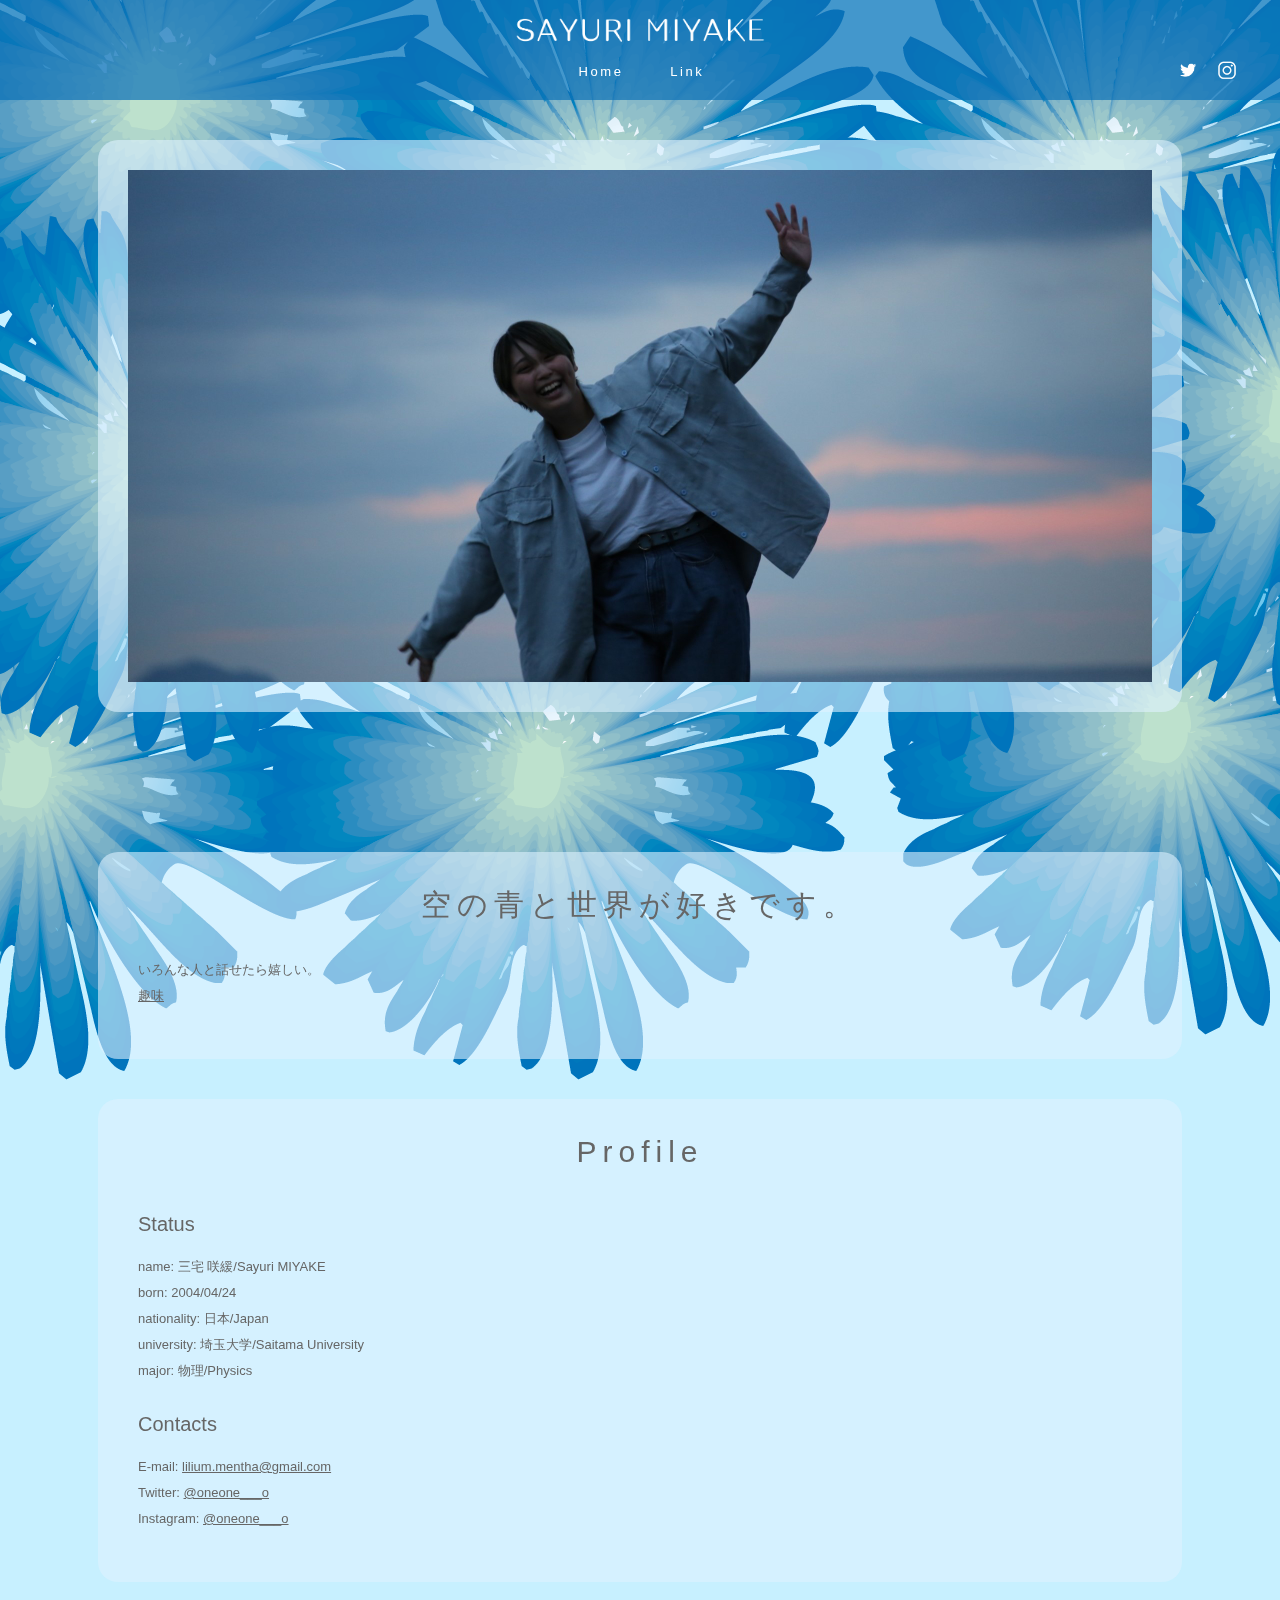
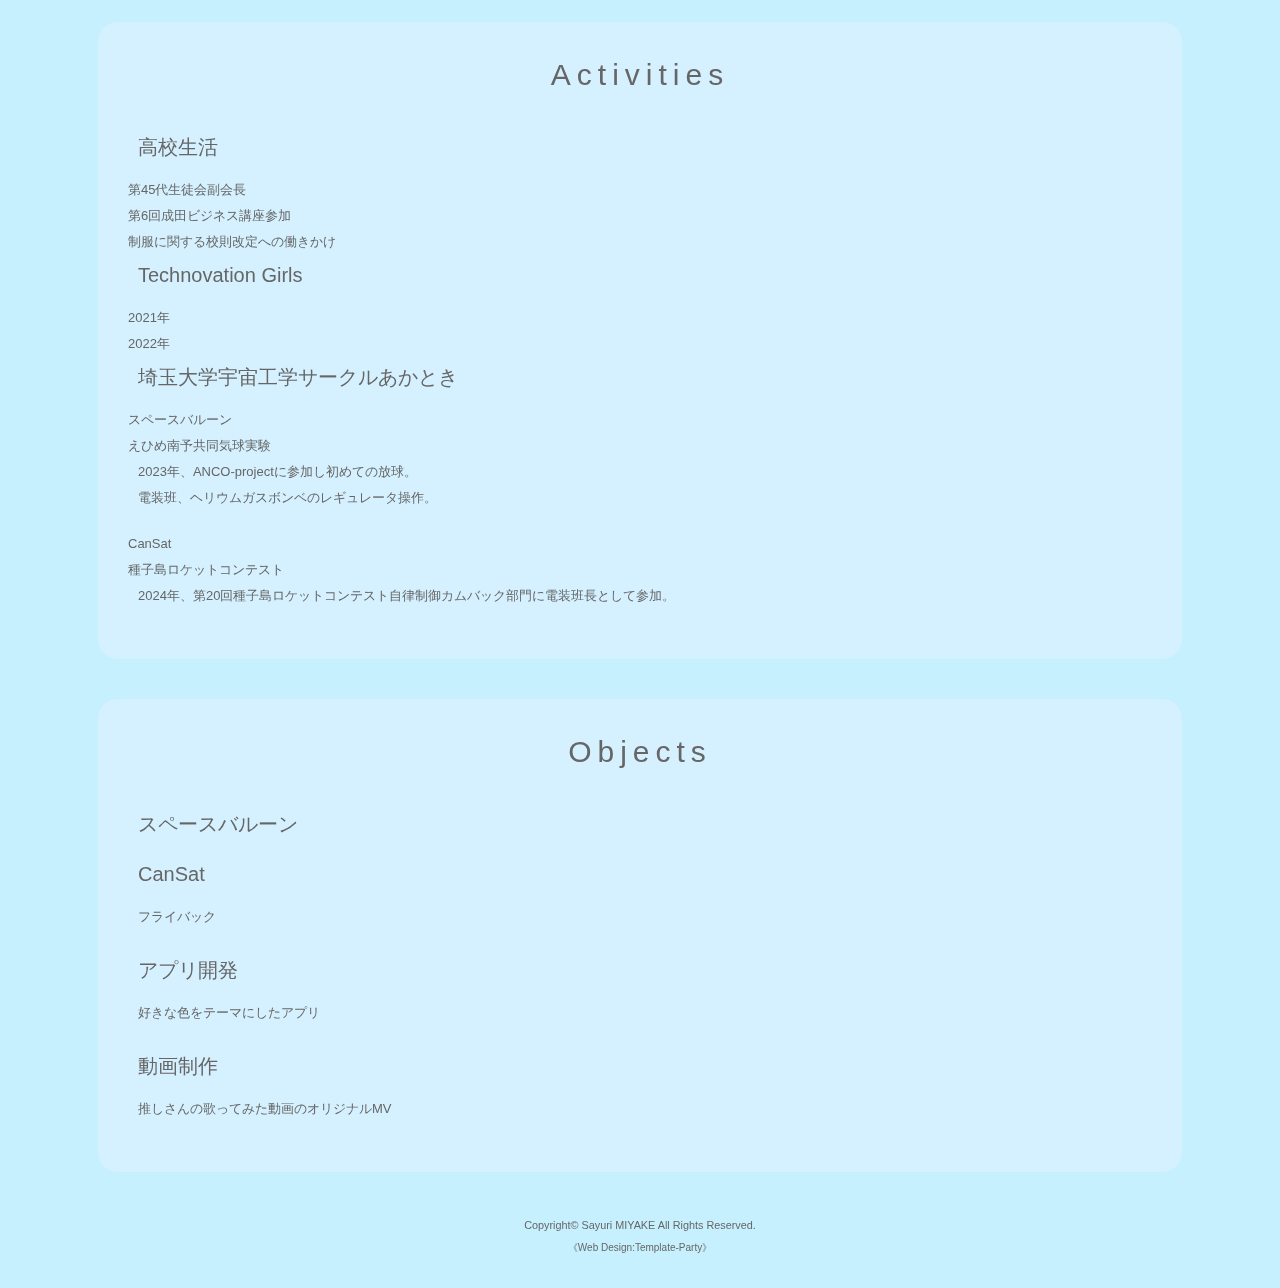
==== index.html @ 7d2717a9 "メニュー" ====
<!DOCTYPE html>
<html lang="ja">
<head>
<meta charset="UTF-8">
<meta http-equiv="X-UA-Compatible" content="IE=edge">
<title>Sayuri MIYAKE</title>
<meta name="viewport" content="width=device-width, initial-scale=1">
<meta name="description" content="三宅咲緩のホームページ/2004年4月24日生、空の青と世界が好きです">
<meta name="keywords" content="あかとき,宇宙">
<link rel="stylesheet" href="style.css">
<script src="fixmenu_pagetop.js"></script>
<script src="openclose.js"></script>
<!--[if lt IE 9]>
<script src="https://oss.maxcdn.com/html5shiv/3.7.2/html5shiv.min.js"></script>
<script src="https://oss.maxcdn.com/respond/1.4.2/respond.min.js"></script>
<![endif]-->

<!-- favicon/webclipicon -->
<link rel="icon" href="favicon.png" />
<link rel="apple-touch-icon" href="webclip.png" />

</head>

<body class="home">

<div id="container">

<header>

<h1 id="logo"><a href="index.html"><img src="logo.png" alt="Sayuri MIYAKE"></a></h1>

<!--PC用（801px以上端末）メニュー-->
<nav id="menubar">
<ul>
<li><a href="index.html">Home</a></li>
<!--
<li><a href="about.html">About</a></li>
<li><a href="history.html">History</a></li>
-->
<li><a href="link.html">Link</a></li>
</ul>
</nav>

<ul class="icon">
<!--<li><a href="#"><img src="icon_facebook.png" alt="Facebook"></a></li>-->
<li><a href="https://twitter.com/oneone___o"><img src="icon_twitter.png" alt="Twitter"></a></li>
<li><a href="https://www.instagram.com/oneone___o/"><img src="icon_instagram.png" alt="Instagram"></a></li>
</ul>

</header>

<div id="contents">

<aside class="inner first"><img src="main_image.jpg" alt=""></aside>

<section class="inner first">
	<h2>空の青と世界が好きです。</h2>
	<p>いろんな人と話せたら嬉しい。<br>
		<a href="hobbies.html">趣味</a><br>
	</p>
	</section>

<!--
<section id="new" class="inner">
<h2>Notification</h2>
<dl>
<dt>2023/09/28</dt>
<dd>ホームページ開設</dd>
<dt>2024/04/07</dt>
<dd>更新</dd>
<dt>2024/04/07</dt>
<dd>更新<span class="newicon">NEW</span></dd>
-->

<!--
<dt>20XX/00/00</dt>
<dd>サンプルテキスト。サンプルテキスト。サンプルテキスト。</dd>
<dt>20XX/00/00</dt>
<dd>サンプルテキスト。サンプルテキスト。サンプルテキスト。</dd>
<dt>20XX/00/00</dt>
<dd>サンプルテキスト。サンプルテキスト。サンプルテキスト。</dd>
<dt>20XX/00/00</dt>
<dd>サンプルテキスト。サンプルテキスト。サンプルテキスト。</dd>
<dt>20XX/00/00</dt>
<dd>サンプルテキスト。サンプルテキスト。サンプルテキスト。</dd>
-->
</dl>
</section>

<section class="inner">
<h2>Profile</h2>

<h3>Status</h3>
<p>
	name: 三宅 咲緩/Sayuri MIYAKE<br>
	born: 2004/04/24<br>
	nationality: 日本/Japan<br>
	university: 埼玉大学/Saitama University<br>
	major: 物理/Physics
</p>
<h3>Contacts</h3>
<p>
	E-mail: <a href="mailto:lilium.mentha@gmail.com">lilium.mentha@gmail.com</a><br>
	Twitter: <a href="https://twitter.com/oneone___o">@oneone___o</a><br>
	Instagram: <a href="https://www.instagram.com/oneone___o/">@oneone___o</a>
</p>
</section>

<section class="inner">
	<h2>Activities</h2>
	<h3>高校生活</h3>
	<h4>第45代生徒会副会長</h4>
	<h4>第6回成田ビジネス講座参加</h4>
	<!--https://myterminal.jp/blog/detail.html&id=63-->
	<h4>制服に関する校則改定への働きかけ</h4>
	<h3>Technovation Girls</h3>
	<h4>2021年</h4>
	<h4>2022年</h4>
	<h3>埼玉大学宇宙工学サークルあかとき</h3>
	<h4>スペースバルーン</h4>
	<h5>えひめ南予共同気球実験</h5>
	<p>2023年、ANCO-projectに参加し初めての放球。<br>
	電装班、ヘリウムガスボンベのレギュレータ操作。</p>
	<h4>CanSat</h4>
	<h5>種子島ロケットコンテスト</h5>
	<p>2024年、第20回種子島ロケットコンテスト自律制御カムバック部門に電装班長として参加。</p>
</section>

<section class="inner">
	<h2>Objects</h2>
	<h3>スペースバルーン</h3>
	<h3>CanSat</h3>
	<p>フライバック</p>
	<h3>アプリ開発</h3>
	<p>好きな色をテーマにしたアプリ</p>
	<h3>動画制作</h3>
	<p>推しさんの歌ってみた動画のオリジナルMV</p>
</section>

<footer>
<small>Copyright&copy; <a href="index.html">Sayuri MIYAKE</a> All Rights Reserved.</small>
<span class="pr">《<a href="https://template-party.com/" target="_blank">Web Design:Template-Party</a>》</span>
</footer>

</div>
<!--/#contents-->

</div>
<!--/#container-->

<!--オープニングアニメーション-->
<aside id="mainimg">
<img src="1.png" alt="" class="photo photo1">
<img src="1.png" alt="" class="photo photo2">
<img src="1.png" alt="" class="photo photo3">
<img src="1.png" alt="" class="photo photo4">
<img src="1.png" alt="" class="photo photo5">
<img src="1.png" alt="" class="photo photo6">
<img src="1.png" alt="" class="photo photo7">
<img src="1.png" alt="" class="photo photo8">
<img src="1.png" alt="" class="photo photo9">
</aside>

<!--小さな端末用（800px以下端末）メニュー-->
<nav id="menubar-s">
<ul>
<li><a href="index.html">Home</a></li>
<li><a href="about.html">About</a></li>
<li><a href="history.html">History</a></li>
<li><a href="link.html">Link</a></li>
</ul>
</nav>

<!--ページの上部に戻る「↑」ボタン-->
<p class="nav-fix-pos-pagetop"><a href="#">↑</a></p>

<!--メニュー開閉ボタン-->
<div id="menubar_hdr" class="close"></div>

<!--メニューの開閉処理条件設定　800px以下-->
<script>
if (OCwindowWidth() <= 800) {
	open_close("menubar_hdr", "menubar-s");
}
</script>

</body>
</html>
---- style.css ----
@charset "utf-8";


/*style-opening.cssの読み込み*/
@import url(style-opening.css);
/*https://flowerillust.com/*/


/*全端末（PC・タブレット・スマホ）共通設定
------------------------------------------------------------------------------------------------------------------------------------------------------*/

/*全体の設定
---------------------------------------------------------------------------*/
body,html {width: 100%;height: 100%;}
body {
	margin: 0px;
	padding: 0px;
	color: #666;	/*全体の文字色*/
	font-family: "ヒラギノ丸ゴ Pro", "Hiragino Maru Gothic Pro","ヒラギノ角ゴ Pro", "Hiragino Kaku Gothic Pro", "メイリオ", Meiryo, Osaka, "ＭＳ Ｐゴシック", "MS PGothic", sans-serif;	/*フォント種類*/
	font-size: 13px;	/*文字サイズ*/
	line-height: 2;		/*行間*/
	background: #c7f0ff;	/*背景色*/
	-webkit-text-size-adjust: none;
}
h1,h2,h3,h4,h5,p,ul,ol,li,dl,dt,dd,form,figure,form {margin: 0px;padding: 0px;font-size: 100%;font-weight: normal;}
ul {list-style-type: none;}
ol {padding-left: 40px;padding-bottom: 15px;}
img {border: none;max-width: 100%;height: auto;vertical-align: middle;}
table {border-collapse:collapse;font-size: 100%;border-spacing: 0;}
iframe {width: 100%;}

/*リンク（全般）設定
---------------------------------------------------------------------------*/
a {
	color: #666;		/*リンクテキストの色*/
	transition: 0.4s;	/*マウスオン時の移り変わるまでの時間設定。0.4秒。*/
}
a:hover {
	color: #2662b5;			/*マウスオン時の文字色*/
	text-decoration: none;	/*マウスオン時に下線を消す設定。残したいならこの１行削除。*/
}

/*header
---------------------------------------------------------------------------*/
/*ヘッダーブロック*/
header {
	text-align: center;	/*内容をセンタリング*/
	position: fixed;	/*スクロールしても固定表示する指定*/
	z-index: 10;
	left: 0px;
	top: 0px;
	width: 100%;
	height: 100px;
	background: rgb(97, 192, 255);	/*背景色（古いブラウザ用）*/
	background: rgba(11, 113, 182, 0.7);	/*背景色。0,0,0は黒の事で、0.7は色が70%ついた状態の事。*/
}
/*ロゴ画像*/
header #logo img {
	width: 250px;		/*画像の幅*/
	margin-top: 15px;	/*上に空けるスペース*/
}

/*headerアイコン（facebookやtwitterなどのアイコンブロック）
---------------------------------------------------------------------------*/
/*アイコンを囲むブロック全体の設定*/
header .icon {
	position: absolute;
	right: 3%;		/*ヘッダーブロックに対して右から3%の場所に配置*/
	bottom: 15px;	/*ヘッダーブロックに対して下から15pxの場所に配置*/
}
/*アイコン１個あたりの設定*/
header .icon li {
	display: inline;	/*横並びにさせる指定*/
}
/*アイコン画像の設定*/
header .icon img {
	width: 30px;		/*画像の幅*/
	margin-left: 5px;	/*画像同士の余白*/
}

/*メニュー
---------------------------------------------------------------------------*/
/*メニュー全体を囲むブロック*/
#menubar {
	position: relative;
	text-align: center;		/*文字をセンタリング*/
	font-size: 13px;		/*文字サイズ*/
	margin-top: 15px;		/*上に空けるスペース*/
}
/*メニュー１個あたりの設定*/
#menubar li {
	display: inline;	/*横並びにする設定*/
}
#menubar li a {
	text-decoration: none;
	color: #fff;	/*文字色*/
	padding: 0px 10px 5px 13px;	/*上、右、下、左へのメニュー内の余白*/
	letter-spacing: 0.2em;		/*文字間隔*/
	margin: 0 10px;				/*上下、左右へのメニューの外側の余白*/
}
/*マウスオン時の設定*/
#menubar li a:hover {
	border-bottom: 3px solid #fff;	/*下線の幅、線種、色*/
}
/*スマホ用メニューを表示させない*/
#menubar-s {display: none;}
/*３本バーアイコンを表示させない*/
#menubar_hdr {display: none;}

/*inner
---------------------------------------------------------------------------*/
.inner {
	background: #fff;	/*背景色（古いブラウザ用）*/
	background: rgba(221, 242, 255, 0.6);	/*背景色。255,255,255は白の事で、0.6は色が60%ついた状態の事。*/
	width: 80%;				/*幅*/
	margin: 0 auto 40px;	/*上、左右、下へのボックスの外側の余白。左右にautoを指定すると中央配置になる。*/
	padding: 30px;			/*ボックス内の余白*/
	border-radius: 20px;	/*角丸のサイズ。この行削除すれば角が尖った通常の四角形になります。*/
}
/*１つ目のブロック*/
.first {
	margin-top: 140px !important;	/*headerのheightの数字（100px）と、.innerのmarginの３つ目の数字（40px）を足した数にする。*/
}

/*contents
---------------------------------------------------------------------------*/
/*アニメーション設定------------------------*/
@keyframes contents {
/*0コマ目*/
0% {
	opacity: 0;
	top: 10px;
}
/*100コマ目*/
100% {
	opacity: 1;
	top: 0px;
}
}
/*contentsブロック*/
#contents {
	animation-duration: 0.5S;	/*アニメーションの実行時間。秒。*/
	animation-fill-mode: both;	/*アニメーションの待機中は最初のキーフレームを、完了後は最後のキーフレームを維持する*/
	animation-name: contents;	/*上のアニメーション設定で使っているkeyframesの名前。contents。*/
	animation-delay: 0.5s;		/*アニメーションを遅れて開始させる指定。0.5sは0.5秒の事。*/
	position: relative;
	width: 100%;
	height: 100%;
	overflow: auto;
}
/*トップページのcontentsブロック*/
.home #contents {
	animation-delay: 5.5s;	/*アニメーションを遅れて開始させる指定の上書き。5.5sは5.5秒の事。アニメーションが終了した後、contentsを出力するまでの待機時間。*/
}
/*h2見出し*/
#contents h2 {
	clear: both;
	margin-bottom: 20px;	/*下に空けるスペース*/
	font-size: 30px;		/*文字サイズ*/
	text-align: center;		/*文字をセンタリング*/
	letter-spacing: 0.2em;	/*文字間隔を少し広くとる設定*/
	line-height: 1.5;		/*行間をデフォルトから少し狭くする*/
	background: url(../images/bg_line1.png) repeat-x center bottom / auto 3px;	/*下線の背景画像の読み込み。X軸(横)にリピート、左右中央、下部に配置。幅はauto(自動)で高さを3pxにする。*/
	padding-bottom: 10px;
}
/*h3見出し*/
#contents h3 {
	clear: both;
	margin-bottom: 10px;	/*下に空けるスペース*/
	font-size: 20px;		/*文字サイズ*/
	padding: 0 10px;		/*上下、左右へのブロック内の余白*/
}
/*段落タグ*/
#contents p {
	padding: 0px 10px 20px;		/*上、左右、下への余白*/
}
/*段落タグが続いた場合の設定*/
#contents p + p {
	margin-top: -10px;
}

/*footerブロック
---------------------------------------------------------------------------*/
footer {
	clear: both;
	text-align: center;	/*センタリング*/
	padding-bottom: 30px;
}
footer a {text-decoration: none;}
footer a:hover {color: #666;}
footer .pr {display: block;}

/*「更新情報・お知らせ」ブロック
---------------------------------------------------------------------------*/
/*見出しを含まないお知らせブロック*/
#new dl {
	padding: 0 10px;	/*上下、左右へのボックス内の余白*/
}
/*日付設定*/
#new dt {
	float: left;	/*左に回り込み*/
	width: 9em;		/*幅*/
	letter-spacing: 0.1em;	/*文字間隔を少しだけ広くとる設定*/
}
/*記事設定*/
#new dd {
	padding-left: 9em;	/*左に空ける余白*/
}

/*galleryページの画像切り替え
---------------------------------------------------------------------------*/
/*大きな画像のボックスと説明文を入れるボックス*/
#item-image {
	position: relative;
	margin: 0 auto;
	width: 80%;			/*画像の幅*/
	max-width: 1000px;	/*画像の最大幅。これ以上広がらない指定です。ウィンドウに対して常に80%のまま表示したいならこの１行削除。*/
	margin-bottom: -50px;	/*サムネイル画像を上にずらす指定があるので、その分の変な余白が出ないよう適当に調整。*/
}
/*大きな画像の１行目*/
#item-image #item_image1 {
	z-index:2;position:relative;overflow:hidden;width: 100%;
}
/*大きな画像の２行目*/
#item-image #item_image2 {
	z-index:1;position:absolute;overflow:hidden;width: 100%;left:0px;top:0px;
}
/*サムネイル画像を囲むブロック*/
#thumbnail-box {
	text-align: center;
	z-index: 3;
	position: relative;
	bottom: 70px;	/*配置場所。上の#item-imageのmargin-bottomの数字の影響を受けます。適当に調整してみて下さい。*/
}
/*サムネイル画像*/
.thumbnail {
	width: 70px;	/*画像の幅*/
	height: 50px;	/*画像の高さ*/
	border: 1px solid #deecff;	/*枠線の幅、線種、色*/
	padding: 5px;		/*余白*/
	background: #deecff;	/*余白部分の色*/
	margin: 2px 0px;	/*上下、左右へのサムネイルの外にとるスペース*/
}
.thumbnail:hover {
	border: 1px solid #000;	/*マウスオン時の枠線の幅、線種、色*/
}
/*説明文*/
#imgcaption {
	text-align: center;	/*文字をセンタリング*/
}

/*テーブル
---------------------------------------------------------------------------*/
/*テーブル１行目に入った見出し部分（※caption）*/
.ta1 caption {
	border: 1px solid #999;	/*テーブルの枠線の幅、線種、色*/
	border-bottom: none;	/*下線だけ消す*/
	text-align: left;		/*文字を左寄せ*/
	font-weight: bold;		/*太字に*/
	padding: 10px;			/*ボックス内の余白*/
	background: #fff;		/*背景色*/
}
/*テーブルの見出し（※tamidashi）*/
.ta1 th.tamidashi {
	width: auto;
	text-align: left;	/*左よせ*/
	background: #fff;	/*背景色*/
}
/*ta1設定*/
.ta1 {
	table-layout: fixed;
	width: 100%;
	margin: 0 auto 30px;
}
.ta1, .ta1 td, .ta1 th {
	word-break: break-all;
	border: 1px solid #999;	/*テーブルの枠線の幅、線種、色*/
	padding: 10px;	/*ボックス内の余白*/
}
/*ta1の左側ボックス*/
.ta1 th {
	width: 140px;		/*幅*/
	text-align: center;	/*センタリング*/
}

/*PAGE TOP（↑）設定
---------------------------------------------------------------------------*/
/*アニメーションのキーフレーム設定（変更不要）*/
@keyframes scroll {
0% {opacity: 0;}
100% {opacity: 1;}
}
/*デフォルトでは非表示に*/
body .nav-fix-pos-pagetop a {display: none;}
/*ボタンの設定*/
body.is-fixed-pagetop .nav-fix-pos-pagetop a {
	display: block;text-decoration: none;text-align: center;z-index: 100;position: fixed;
	width: 50px;		/*幅*/
	line-height: 50px;	/*高さ*/
	bottom: 50px;		/*下から50pxの場所に配置*/
	right: 1%;			/*右から1%の場所に配置*/
	background: #000;	/*背景色（古いブラウザ用）*/
	background: rgba(0,0,0,0.6);	/*背景色。0,0,0は黒の事で0.6は透明度60%の事。*/
	color: #fff;		/*文字色*/
	border-radius: 50%;		/*円形にする指定。この行削除すれば正方形になります。*/
	border: 1px solid #fff;	/*枠線の幅、線種、色*/
	animation-name: scroll;	/*上のアニメーションで指定しているkeyframesの名前（scroll）*/
	animation-duration: 1S;	/*アニメーションの実行時間*/
	animation-fill-mode: forwards;	/*アニメーションの完了後、最後のキーフレームを維持する*/
}
/*マウスオン時*/
body.is-fixed-pagetop .nav-fix-pos-pagetop a:hover {
	background: #999;	/*背景色*/
}

/*トップページのNEWアイコン
---------------------------------------------------------------------------*/
.newicon {
	background: rgb(233, 37, 37);	/*背景色*/
	color: #FFF;		/*文字色*/
	font-size: 70%;		/*文字サイズ*/
	line-height: 1.5;
	padding: 2px 5px;
	border-radius: 2px;
	margin: 0px 5px;
	vertical-align: text-top;
}

/*ul.disc,olタグ
---------------------------------------------------------------------------*/
ul.disc {
	list-style: disc;
	padding: 0 20px 20px 42px;
}
ol {
	padding: 0 20px 20px 45px;
}

/*その他
---------------------------------------------------------------------------*/
.look {background: #c3b5a2;background: rgba(0,0,0,0.1);padding: 5px 10px;border-radius: 4px;}
.mb15,.mb1em {margin-bottom: 15px !important;}
.mb30 {margin-bottom: 30px !important;}
.mb50 {margin-bottom: 50px !important;}
.clear {clear: both;}
.color1, .color1 a {color: #b52654 !important;}
.pr {font-size: 10px;}
.wl {width: 96%;}
.ws {width: 50%;}
.c {text-align: center;}
.r {text-align: right;}
.l {text-align: left;}
.fl {float: left;}
.fr {float: right;}
.big1 {font-size: 40px;}
.mini1 {font-size: 11px;display: inline-block;line-height: 1.5;}
.sh {display: none;}



/*画面幅800px以下の設定
------------------------------------------------------------------------------------------------------------------------------------------------------*/
@media screen and (max-width:800px){

/*headerアイコン（facebookやtwitterなどのアイコンブロック）
---------------------------------------------------------------------------*/
/*アイコンを囲むブロック全体の設定*/
header .icon {
	right: 0%;
	bottom: 10px;
	width: 100%;
}

/*メインメニュー
---------------------------------------------------------------------------*/
/*アニメーションのフレーム設定。全100コマアニメーションだと思って下さい。
透明(opacity: 0;)から色をつける(opacity: 1;)までの指定。*/
@keyframes menubar {
	0% {opacity: 0;}
	100% {opacity: 1;}
}
/*スマホ用メニューブロック*/
#menubar-s {
	display: block;overflow: hidden;
	position: fixed;z-index: 20;
	top: 100px;
	width: 100%;
	height: 100%;
	background: rgba(0,0,0,0.8);	/*背景色*/
	animation-name: menubar;		/*上のkeyframesの名前*/
	animation-duration: 0.5s;		/*アニメーションの実行時間。0.5秒。*/
	animation-fill-mode: both;		/*待機中は最初のキーフレームを、完了後は最後のキーフレームを維持*/
	border-top: 1px solid #fff;	/*下の線の幅、線種、色*/
}
/*メニュー１個あたりの設定*/
#menubar-s li a {
	display: block;text-decoration: none;
	padding: 14px 3%;	/*メニュー内の余白。上下、左右。*/
	border-bottom: 1px solid #fff;	/*下の線の幅、線種、色*/
	color: #fff;		/*文字色*/
	font-size: 16px;	/*文字サイズ*/
}
/*説明表記（飾り文字）*/
#menubar-s li a span {
	display: block;
	font-size: 10px;/*文字サイズ*/
}
/*PC用メニューを非表示にする*/
#menubar {display: none;}

/*３本バーアイコン設定
---------------------------------------------------------------------------*/
/*３本バーブロック*/
#menubar_hdr {
	display: block;
	position: fixed;z-index: 20;
	top: 5px;	/*上からの配置指定*/
	right: 1%;		/*ウィンドウの右から1%の場所に配置*/
}
/*アイコン共通設定*/
#menubar_hdr.close,
#menubar_hdr.open {
	width: 50px;	/*幅*/
	height: 50px;	/*高さ*/
	border-radius: 50%;	/*円形にする指定*/
}
/*三本バーアイコン*/
#menubar_hdr.close {
	background: #cc2b5e url(icon_menu.png) no-repeat center top/50px;	/*背景色、背景画像の読み込み、画像の上半分（３本マーク）を表示。幅は50px。*/
}
/*閉じるアイコン*/
#menubar_hdr.open {
	background: #cc2b5e url(icon_menu.png) no-repeat center bottom/50px;	/*背景色、背景画像の読み込み、画像の下半分（×マーク）を表示。幅は50px。*/
}

/*その他
---------------------------------------------------------------------------*/
body.s-n #sub,body.s-n #footermenu,.m-n {display: none;}
.big1 {font-size: 20px;}
.fl {float: none;}
.fr {float: none;}
.sh {display:block;}
.pc {display:none;}

}


/*画面を横向きにした場合の高さが500px以下の場合の設定。主にスマートフォンを横向きで見た状態。
------------------------------------------------------------------------------------------------------------------------------------------------------*/
@media screen and (orientation: landscape) and (max-height:500px){

/*header
ウィンドウの高さが狭いので、ヘッダーブロックを固定からスクロールさせる動作に切り替えます。
---------------------------------------------------------------------------*/
/*ヘッダーブロック*/
header {
	position: absolute;
}

/*メインメニュー
メニューを２列表示に切り替えます。
---------------------------------------------------------------------------*/
/*スマホ用メニューブロック*/
#menubar-s {
	top: 0px;
}
/*メニュー１個あたりの設定*/
#menubar-s li {
	width: 50%;
	float: left;
}

}



/*画面幅700px以下の設定
------------------------------------------------------------------------------------------------------------------------------------------------------*/
@media screen and (max-width:700px){

/*galleryページの画像切り替え
---------------------------------------------------------------------------*/
/*大きな画像のボックスと説明文を入れるボックス*/
#item-image {
	width: 100%;			/*画像の幅*/
	margin-bottom: 0px;
}
/*サムネイル画像を囲むブロック*/
#thumbnail-box {
	bottom: 0px;
}
/*サムネイル画像*/
.thumbnail {
	width: 40px;	/*画像の幅*/
	height: 28px;	/*画像の高さ*/
	padding: 0;		/*余白*/
}

}



/*画面幅480px以下の設定
------------------------------------------------------------------------------------------------------------------------------------------------------*/
@media screen and (max-width:480px){

/*全体の設定
---------------------------------------------------------------------------*/
body {
	font-size: 12px;	/*文字サイズ*/
	line-height: 1.5;	/*行間*/
}

/*header
---------------------------------------------------------------------------*/
/*ロゴ画像*/
header #logo img {
	width: 170px;		/*画像の幅*/
	margin-top: 20px;	/*上に空けるスペース*/
}

/*inner
---------------------------------------------------------------------------*/
.inner {
	padding: 20px;			/*ボックス内の余白*/
	border-radius: 10px;	/*角丸のサイズ*/
}

/*contents
---------------------------------------------------------------------------*/
/*h2見出し*/
#contents h2 {
	font-size: 20px;
	letter-spacing: normal;
}
/*h3見出し*/
#contents h3 {
	font-size: 16px;
}

/*テーブル（ta1）
---------------------------------------------------------------------------*/
/*テーブル１行目に入った見出し部分（※caption）*/
.ta1 caption {
	padding: 5px;	/*ボックス内の余白*/
}
/*ta1設定*/
.ta1, .ta1 td, .ta1 th {
	padding: 5px;	/*ボックス内の余白*/
}
/*ta1の左側ボックス*/
.ta1 th {
	width: 100px;
}

/*その他
---------------------------------------------------------------------------*/
.ws,.wl {width: 94%;}
.big1 {font-size: 16px;}

}
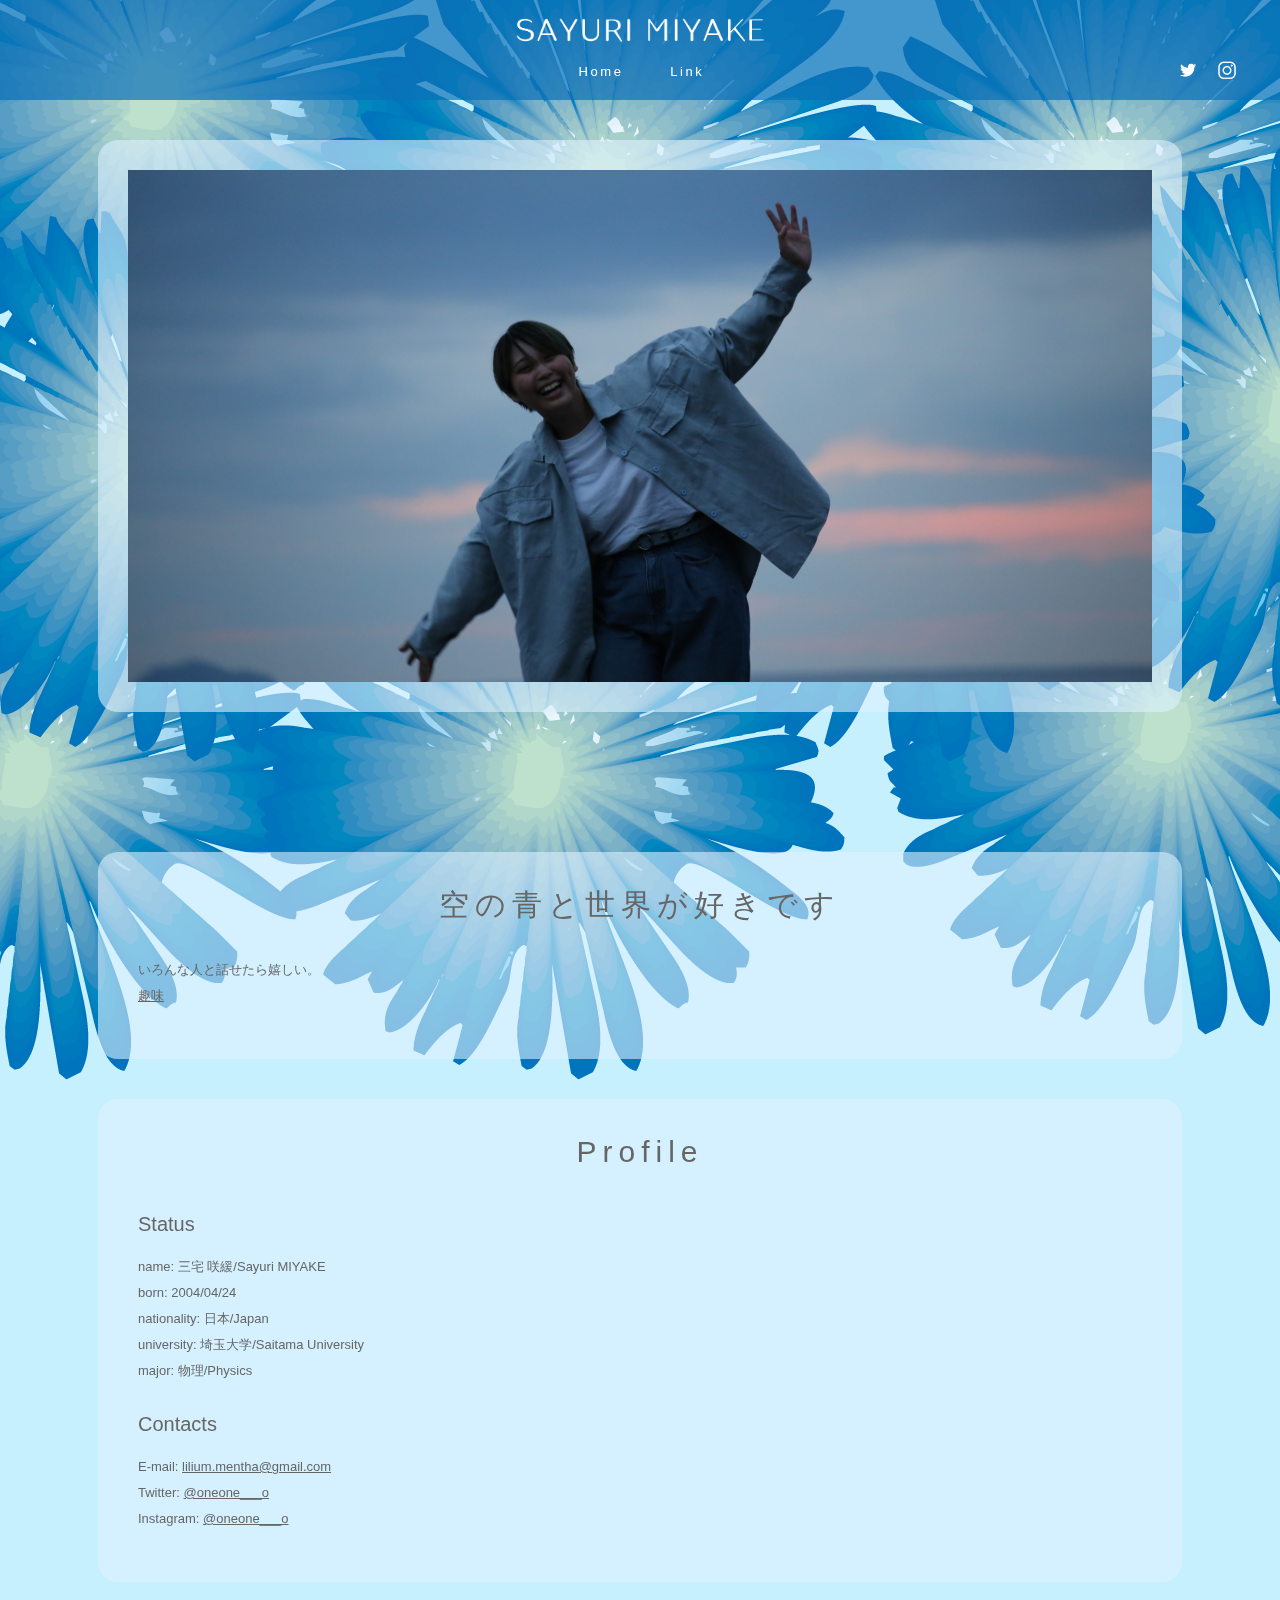
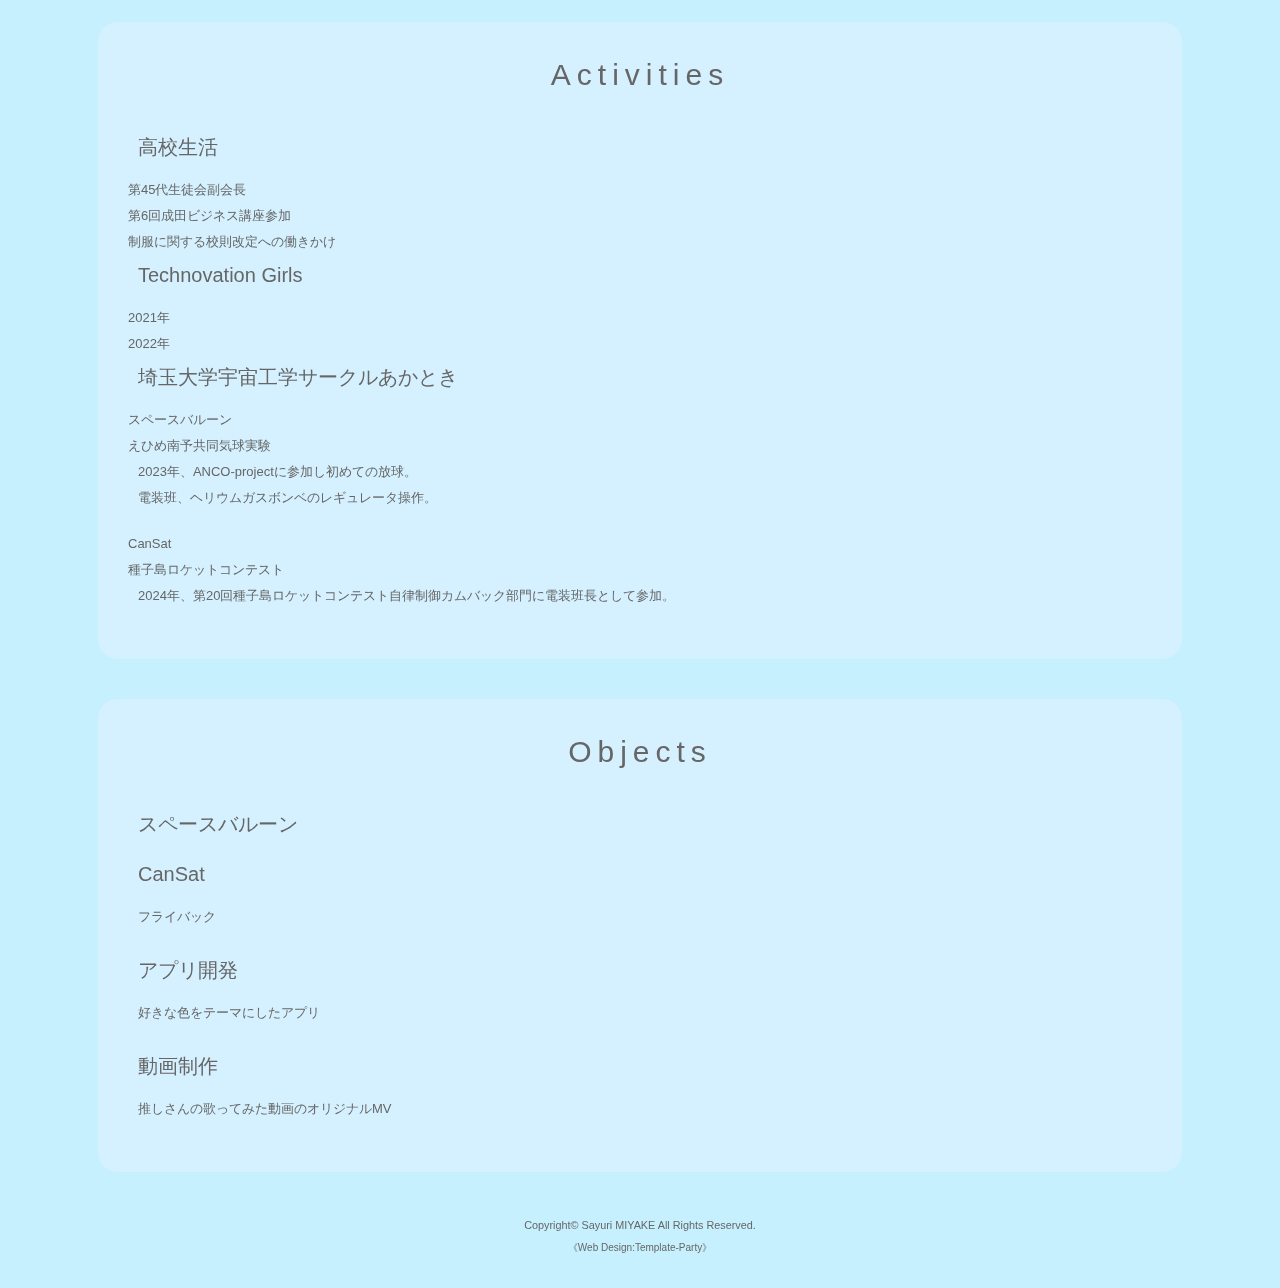
==== commit 9142bca2: "こまごま" ====
--- a/index.html
+++ b/index.html
@@ -54,7 +54,7 @@
 <aside class="inner first"><img src="main_image.jpg" alt=""></aside>
 
 <section class="inner first">
-	<h2>空の青と世界が好きです。</h2>
+	<h2>空の青と世界が好きです</h2>
 	<p>いろんな人と話せたら嬉しい。<br>
 		<a href="hobbies.html">趣味</a><br>
 	</p>
@@ -102,7 +102,7 @@
 <p>
 	E-mail: <a href="mailto:lilium.mentha@gmail.com">lilium.mentha@gmail.com</a><br>
 	Twitter: <a href="https://twitter.com/oneone___o">@oneone___o</a><br>
-	Instagram: <a href="https://www.instagram.com/oneone___o/">@oneone___o</a>
+	Instagram: <a href="https://www.instagram.com/oneone____o/">@oneone___o</a>
 </p>
 </section>
 
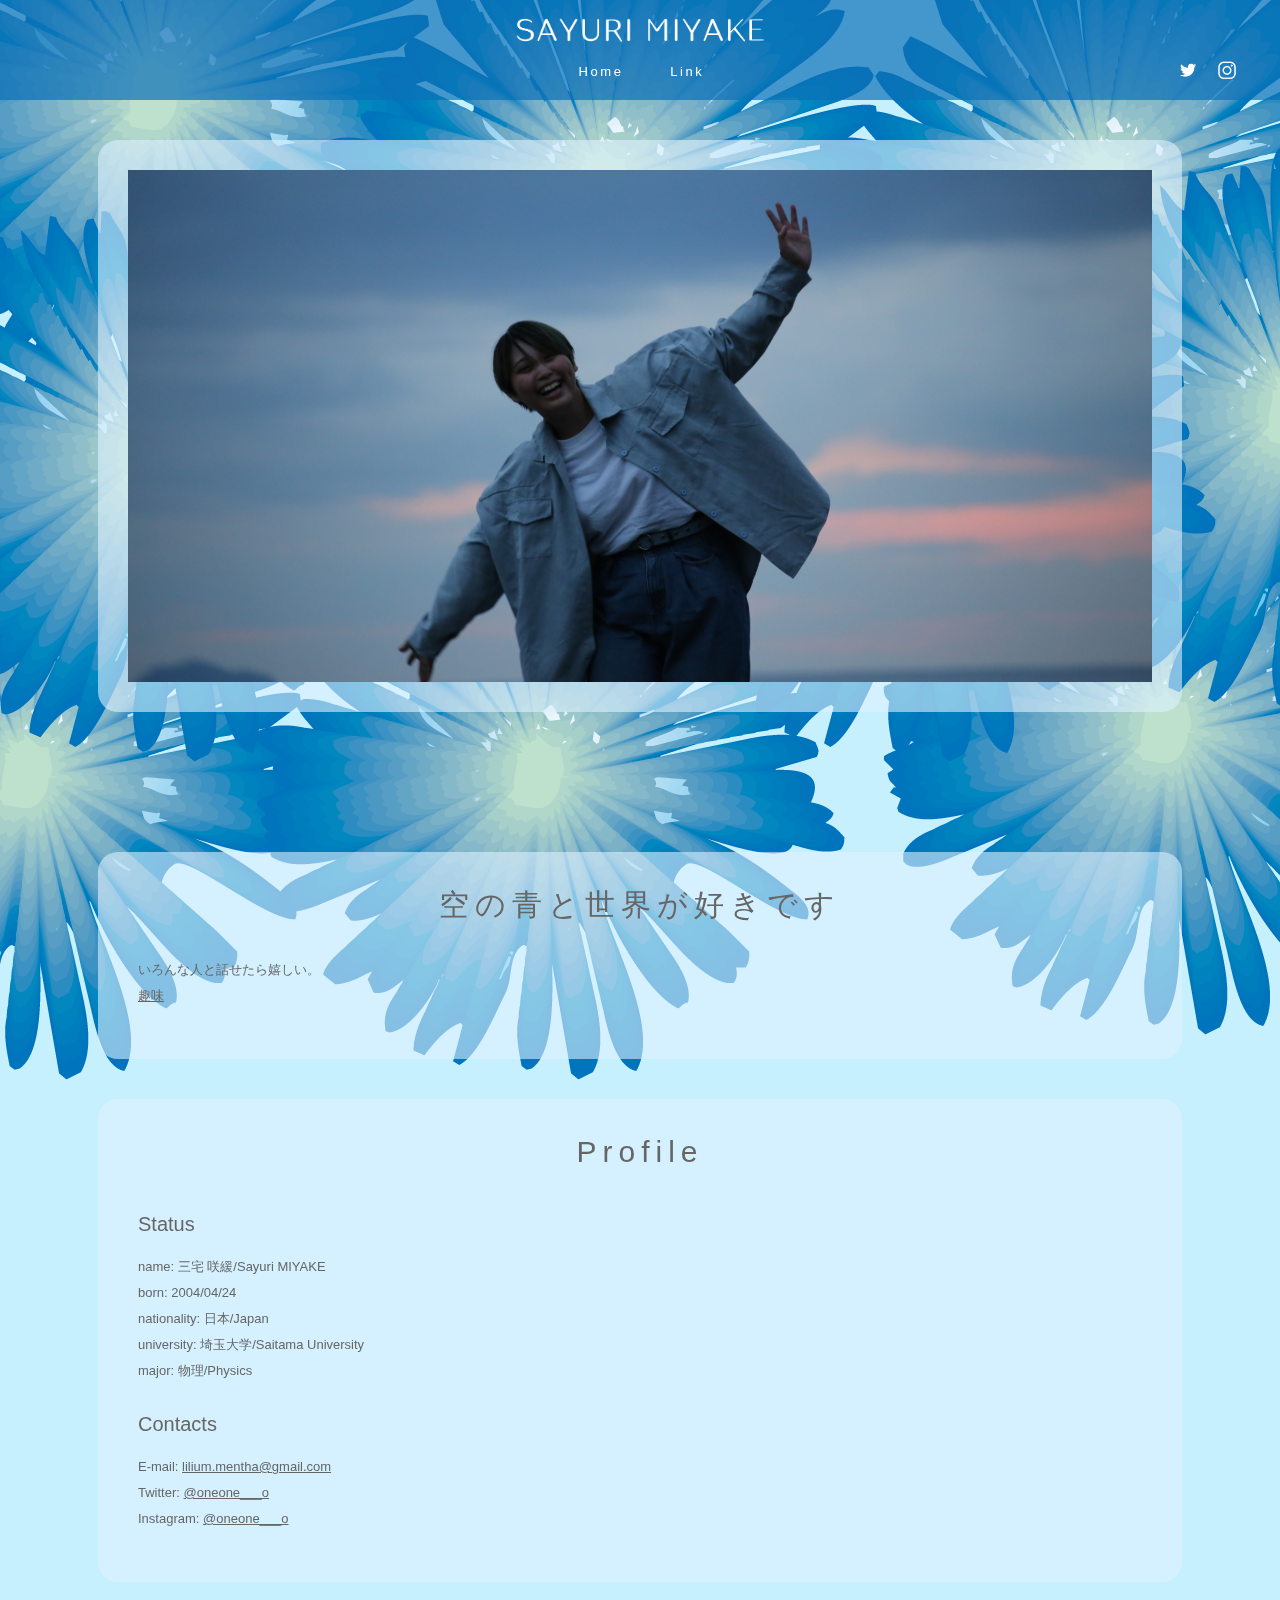
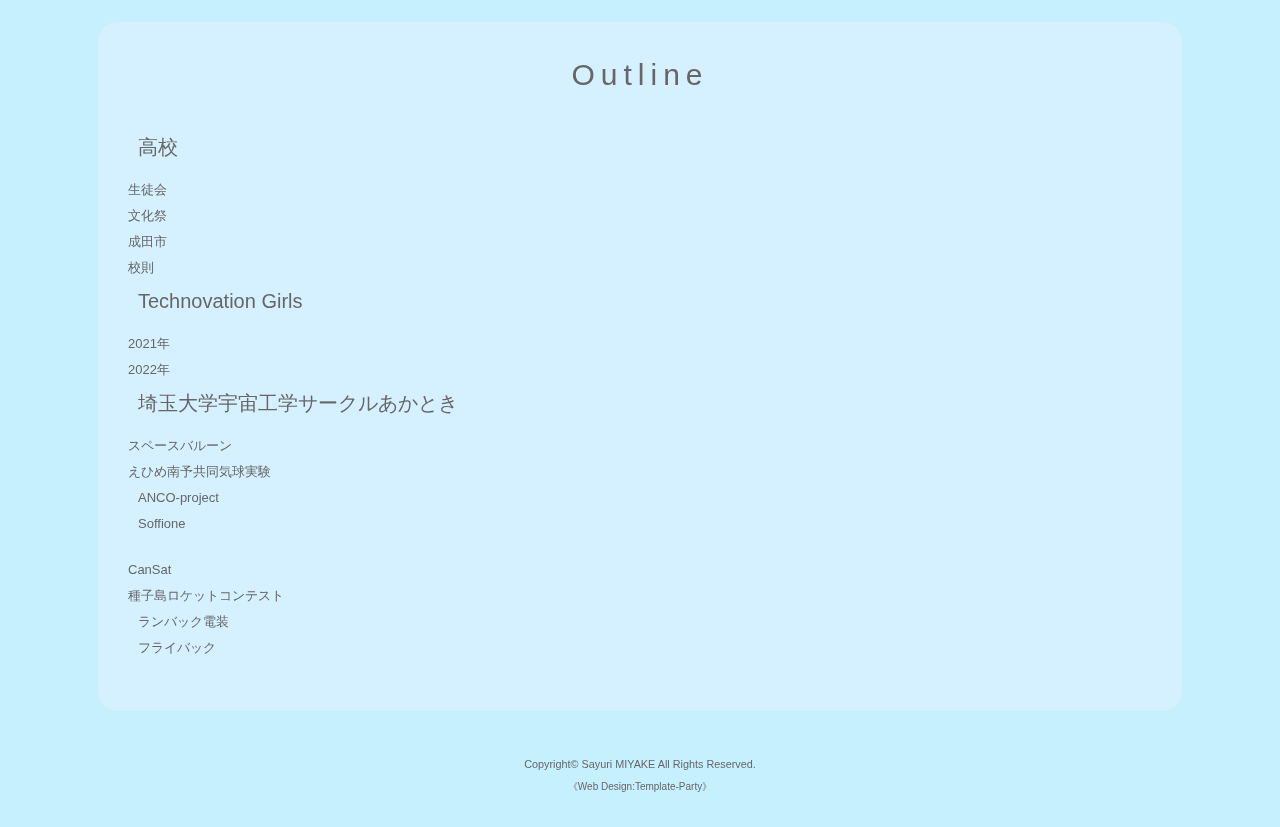
==== commit b96c0ef2: "あ" ====
--- a/index.html
+++ b/index.html
@@ -107,34 +107,25 @@
 </section>
 
 <section class="inner">
-	<h2>Activities</h2>
-	<h3>高校生活</h3>
-	<h4>第45代生徒会副会長</h4>
-	<h4>第6回成田ビジネス講座参加</h4>
+	<h2>Outline</h2>
+	<h3>高校</h3>
+	<h4>生徒会</h4>
+	<h4>文化祭</h4>
+	<h4>成田市</h4>
 	<!--https://myterminal.jp/blog/detail.html&id=63-->
-	<h4>制服に関する校則改定への働きかけ</h4>
+	<h4>校則</h4>
 	<h3>Technovation Girls</h3>
 	<h4>2021年</h4>
 	<h4>2022年</h4>
 	<h3>埼玉大学宇宙工学サークルあかとき</h3>
 	<h4>スペースバルーン</h4>
 	<h5>えひめ南予共同気球実験</h5>
-	<p>2023年、ANCO-projectに参加し初めての放球。<br>
-	電装班、ヘリウムガスボンベのレギュレータ操作。</p>
+	<p>ANCO-project<br>
+	Soffione</p>
 	<h4>CanSat</h4>
 	<h5>種子島ロケットコンテスト</h5>
-	<p>2024年、第20回種子島ロケットコンテスト自律制御カムバック部門に電装班長として参加。</p>
-</section>
-
-<section class="inner">
-	<h2>Objects</h2>
-	<h3>スペースバルーン</h3>
-	<h3>CanSat</h3>
-	<p>フライバック</p>
-	<h3>アプリ開発</h3>
-	<p>好きな色をテーマにしたアプリ</p>
-	<h3>動画制作</h3>
-	<p>推しさんの歌ってみた動画のオリジナルMV</p>
+	<p>ランバック電装<br>
+	フライバック</p>
 </section>
 
 <footer>
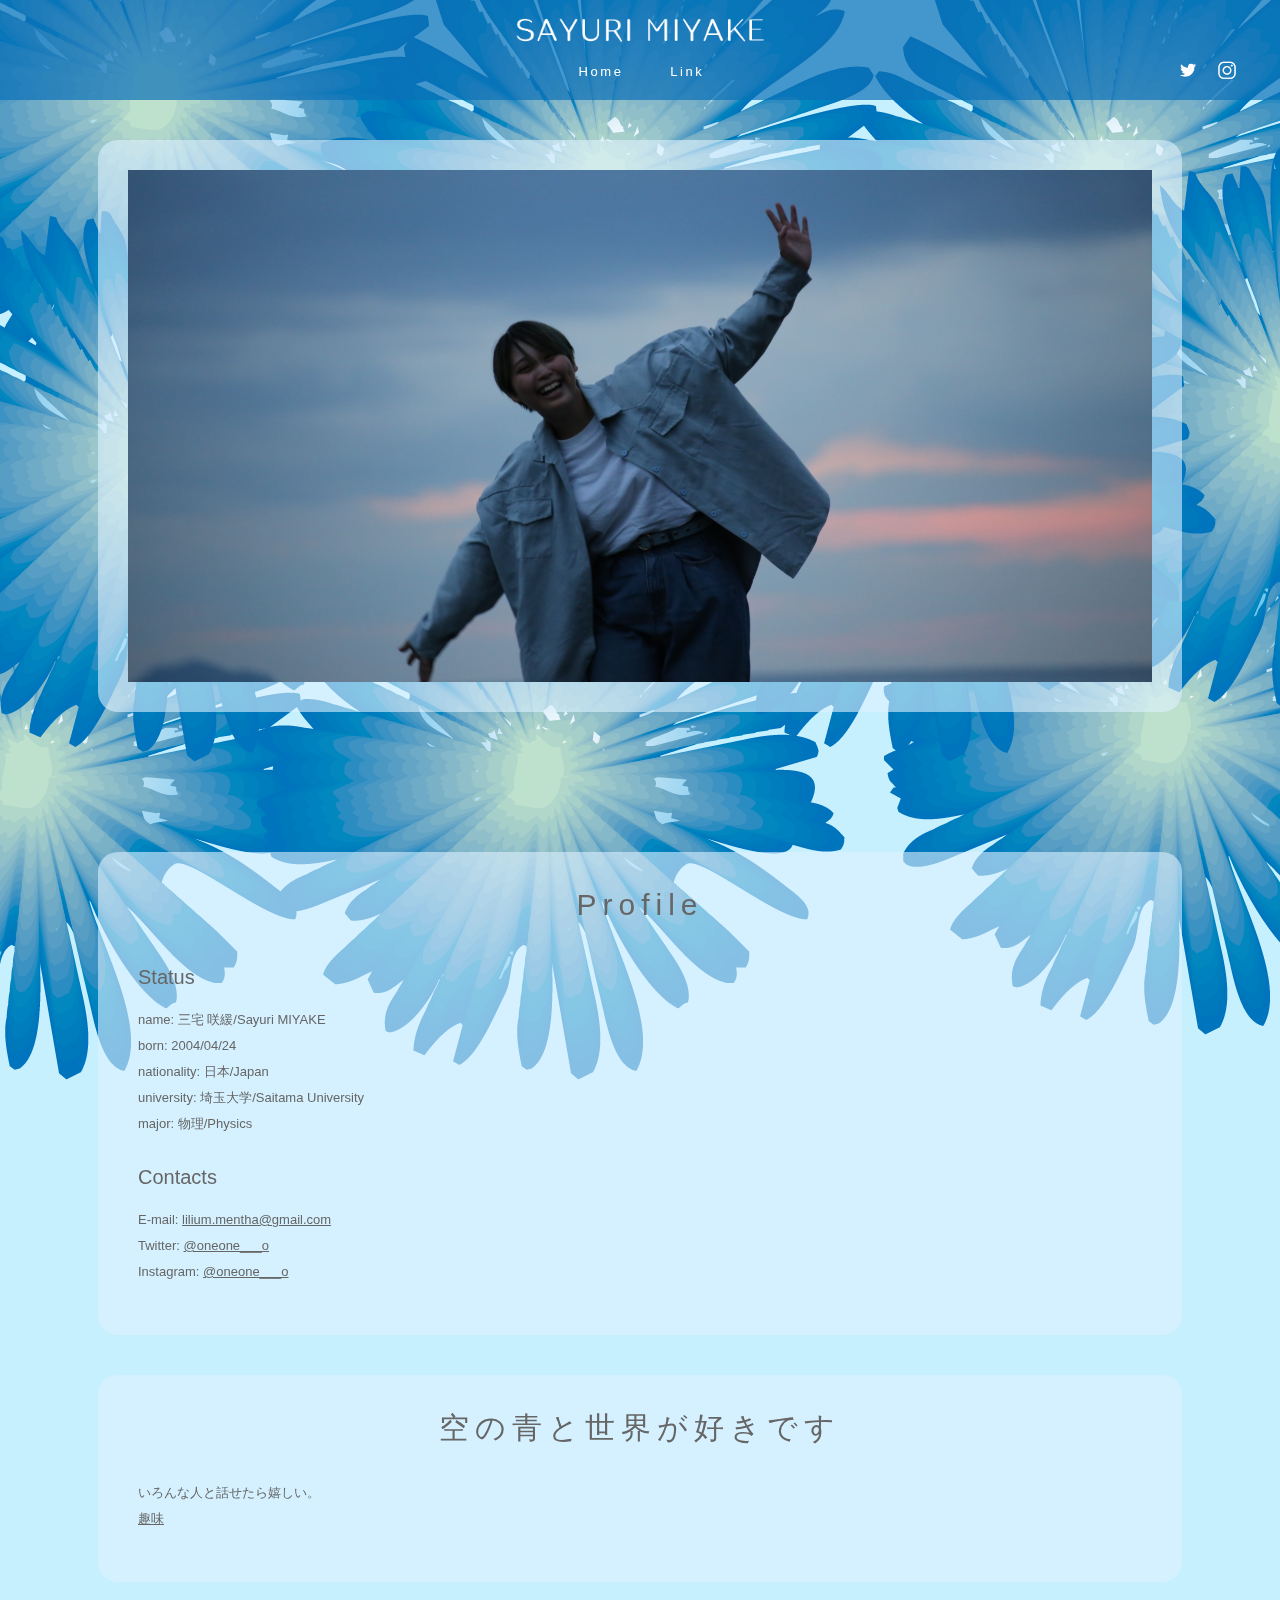
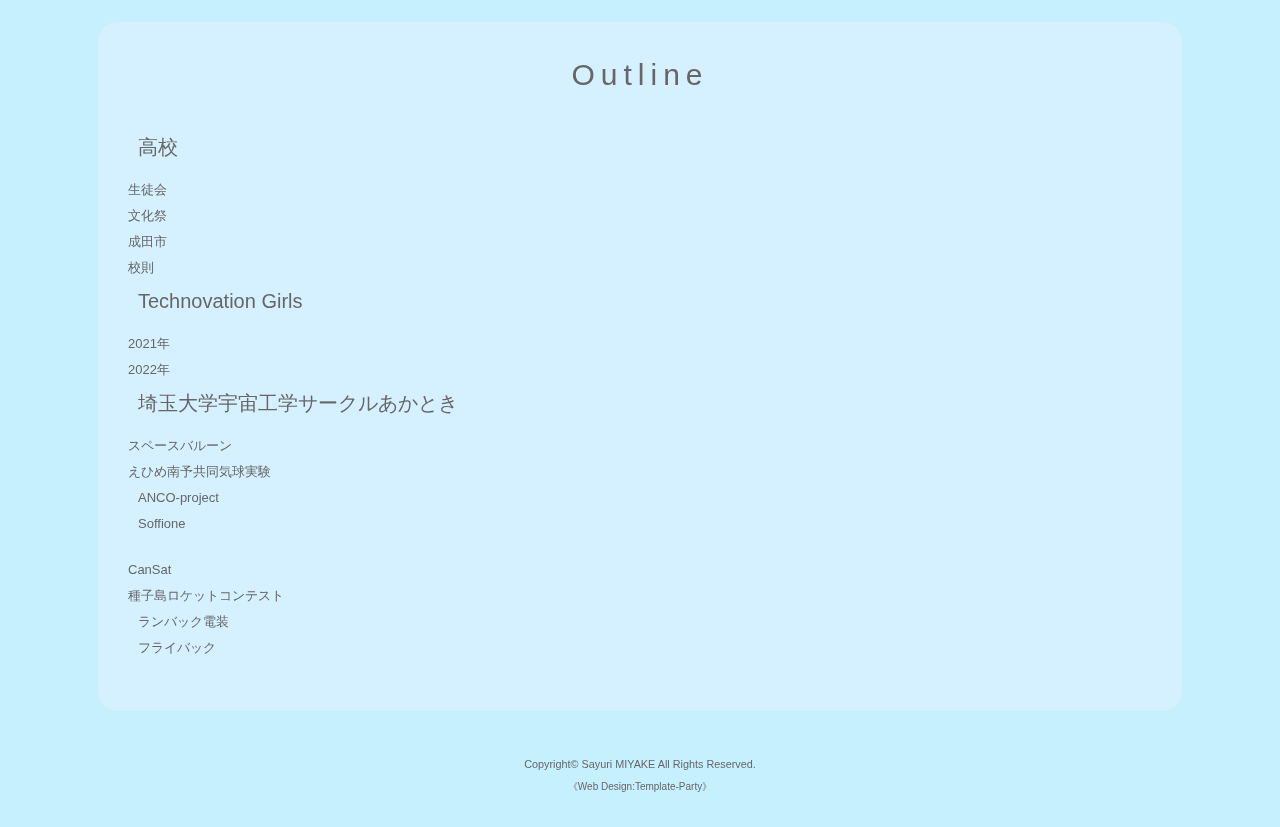
==== commit 6743c76d: "あ" ====
--- a/index.html
+++ b/index.html
@@ -44,7 +44,7 @@
 <ul class="icon">
 <!--<li><a href="#"><img src="icon_facebook.png" alt="Facebook"></a></li>-->
 <li><a href="https://twitter.com/oneone___o"><img src="icon_twitter.png" alt="Twitter"></a></li>
-<li><a href="https://www.instagram.com/oneone___o/"><img src="icon_instagram.png" alt="Instagram"></a></li>
+<li><a href="https://www.instagram.com/oneone____o/"><img src="icon_instagram.png" alt="Instagram"></a></li>
 </ul>
 
 </header>
@@ -53,12 +53,6 @@
 
 <aside class="inner first"><img src="main_image.jpg" alt=""></aside>
 
-<section class="inner first">
-	<h2>空の青と世界が好きです</h2>
-	<p>いろんな人と話せたら嬉しい。<br>
-		<a href="hobbies.html">趣味</a><br>
-	</p>
-	</section>
 
 <!--
 <section id="new" class="inner">
@@ -87,7 +81,7 @@
 </dl>
 </section>
 
-<section class="inner">
+<section class="inner first">
 <h2>Profile</h2>
 
 <h3>Status</h3>
@@ -104,6 +98,13 @@
 	Twitter: <a href="https://twitter.com/oneone___o">@oneone___o</a><br>
 	Instagram: <a href="https://www.instagram.com/oneone____o/">@oneone___o</a>
 </p>
+</section>
+
+<section class="inner">
+	<h2>空の青と世界が好きです</h2>
+	<p>いろんな人と話せたら嬉しい。<br>
+		<a href="hobbies.html">趣味</a><br>
+	</p>
 </section>
 
 <section class="inner">
@@ -156,8 +157,10 @@
 <nav id="menubar-s">
 <ul>
 <li><a href="index.html">Home</a></li>
+<!--
 <li><a href="about.html">About</a></li>
 <li><a href="history.html">History</a></li>
+-->
 <li><a href="link.html">Link</a></li>
 </ul>
 </nav>
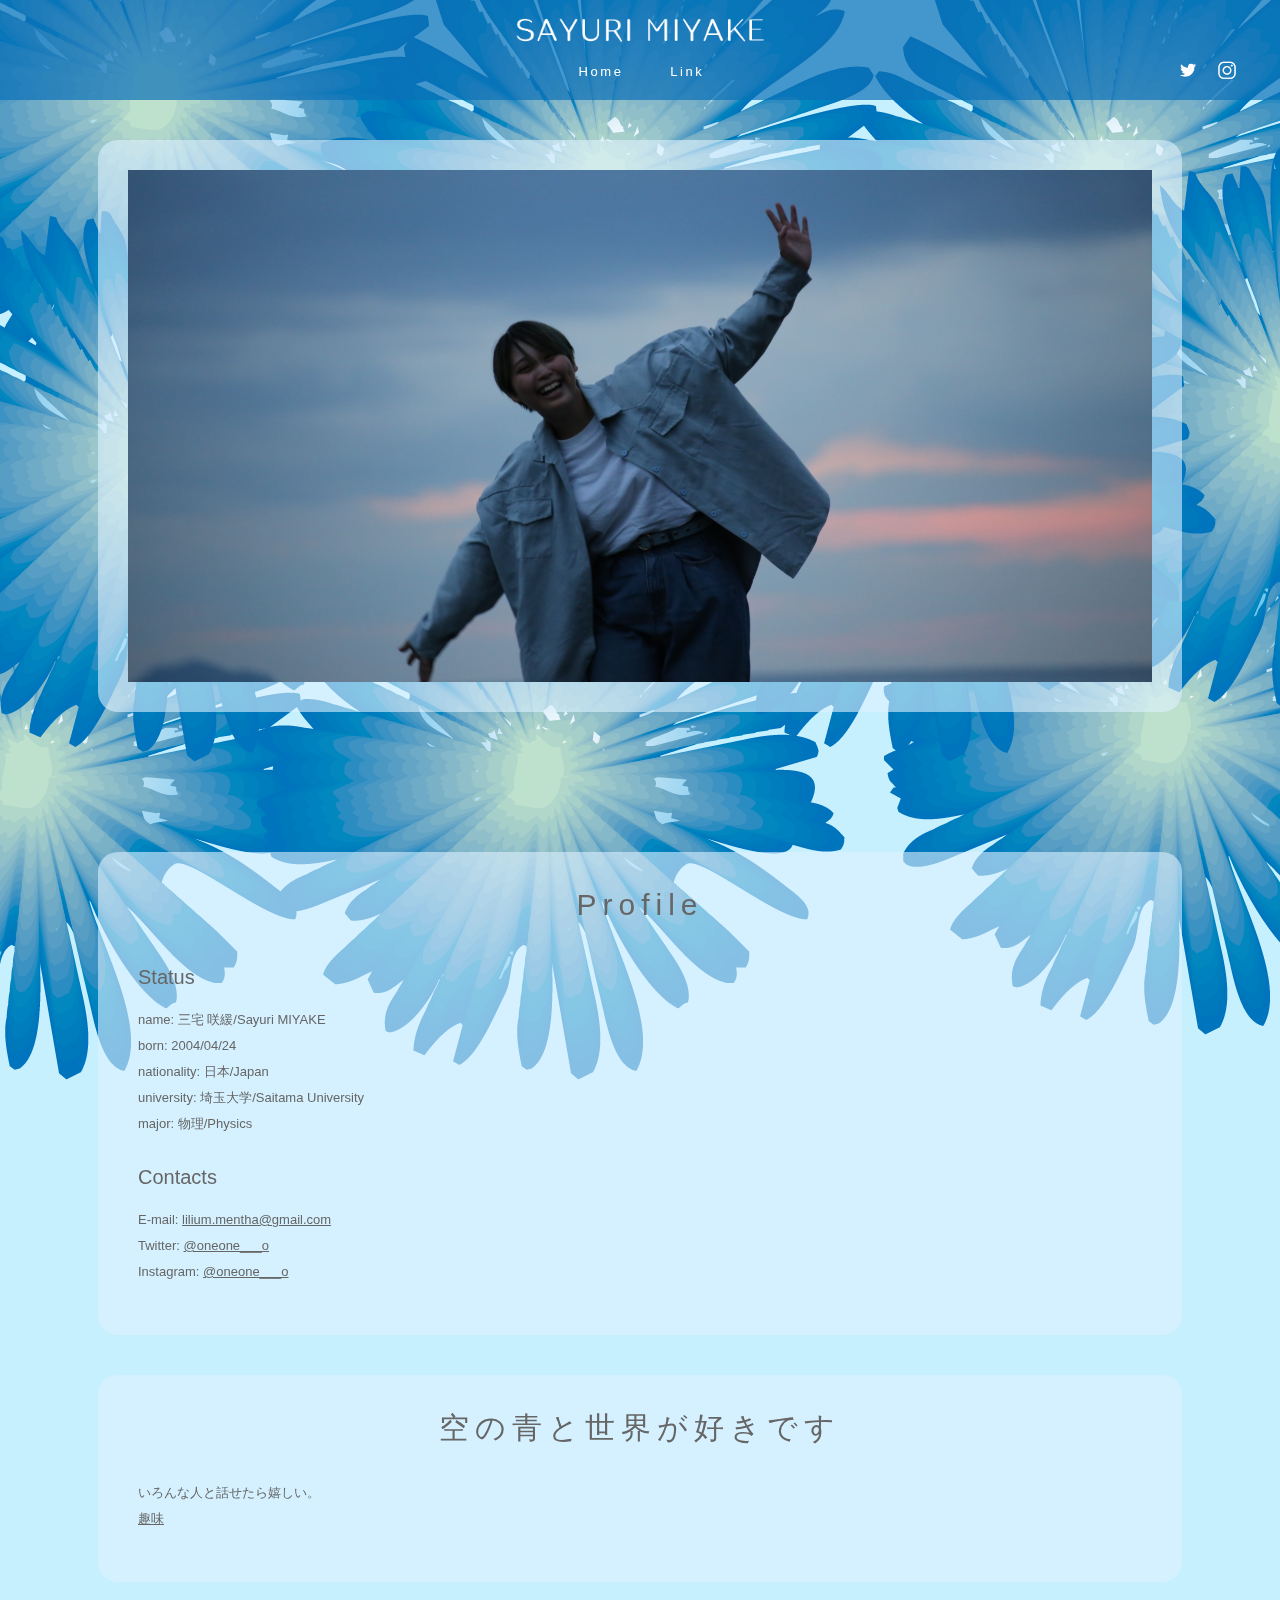
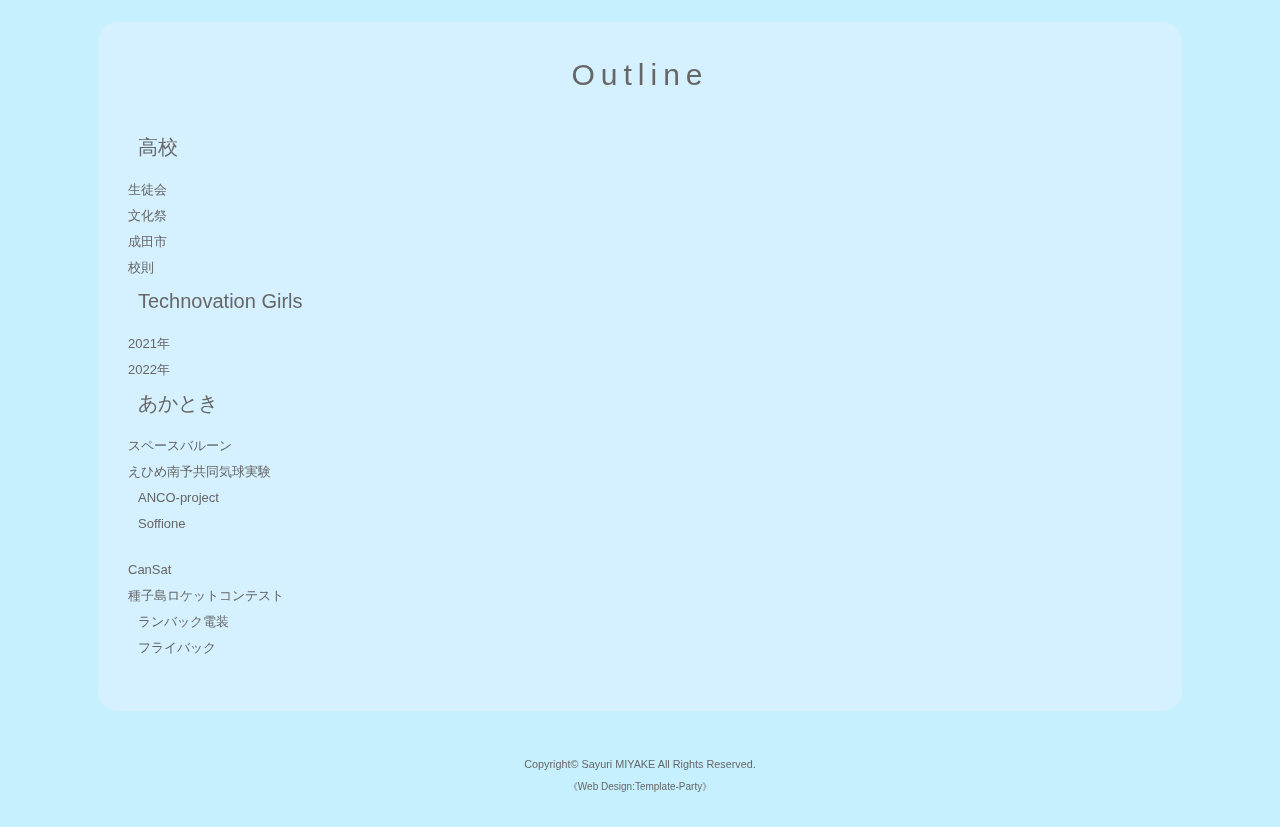
==== commit 7380159b: "あかとき" ====
--- a/index.html
+++ b/index.html
@@ -118,7 +118,7 @@
 	<h3>Technovation Girls</h3>
 	<h4>2021年</h4>
 	<h4>2022年</h4>
-	<h3>埼玉大学宇宙工学サークルあかとき</h3>
+	<h3>あかとき</h3>
 	<h4>スペースバルーン</h4>
 	<h5>えひめ南予共同気球実験</h5>
 	<p>ANCO-project<br>
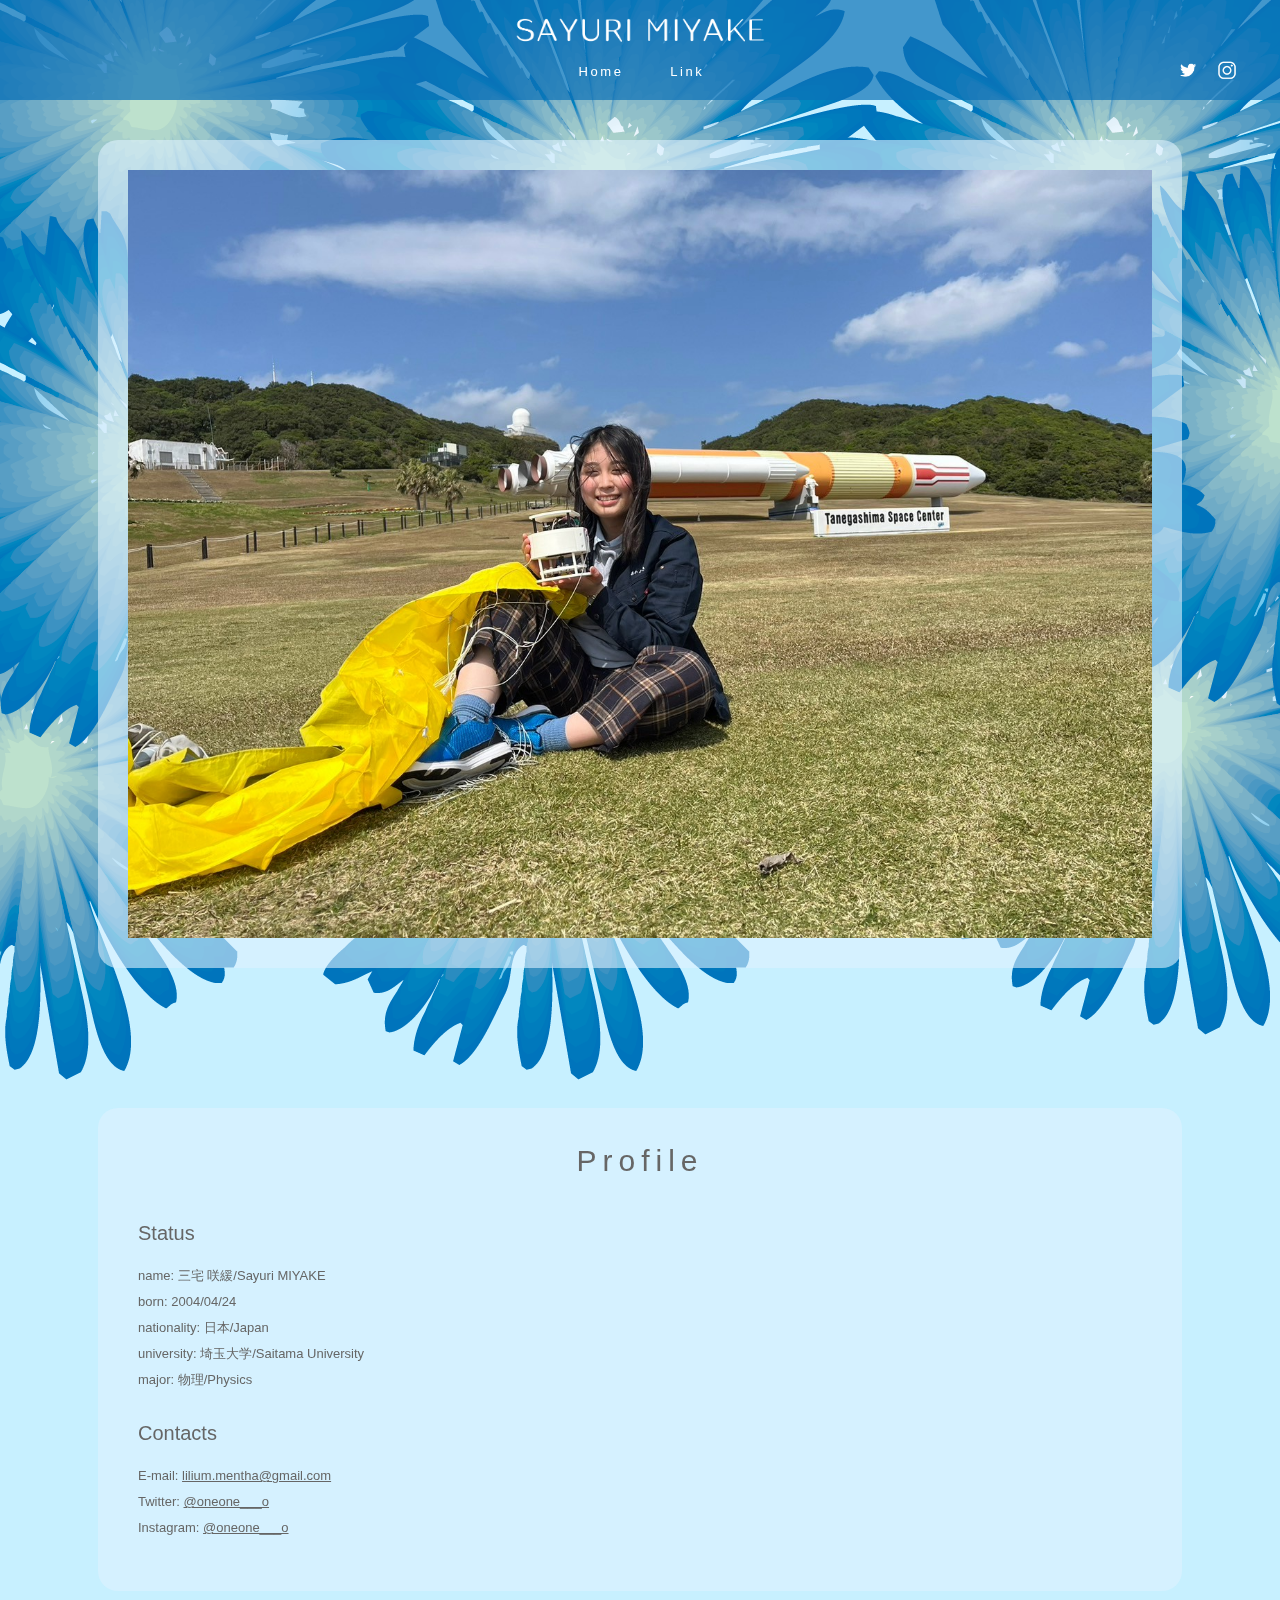
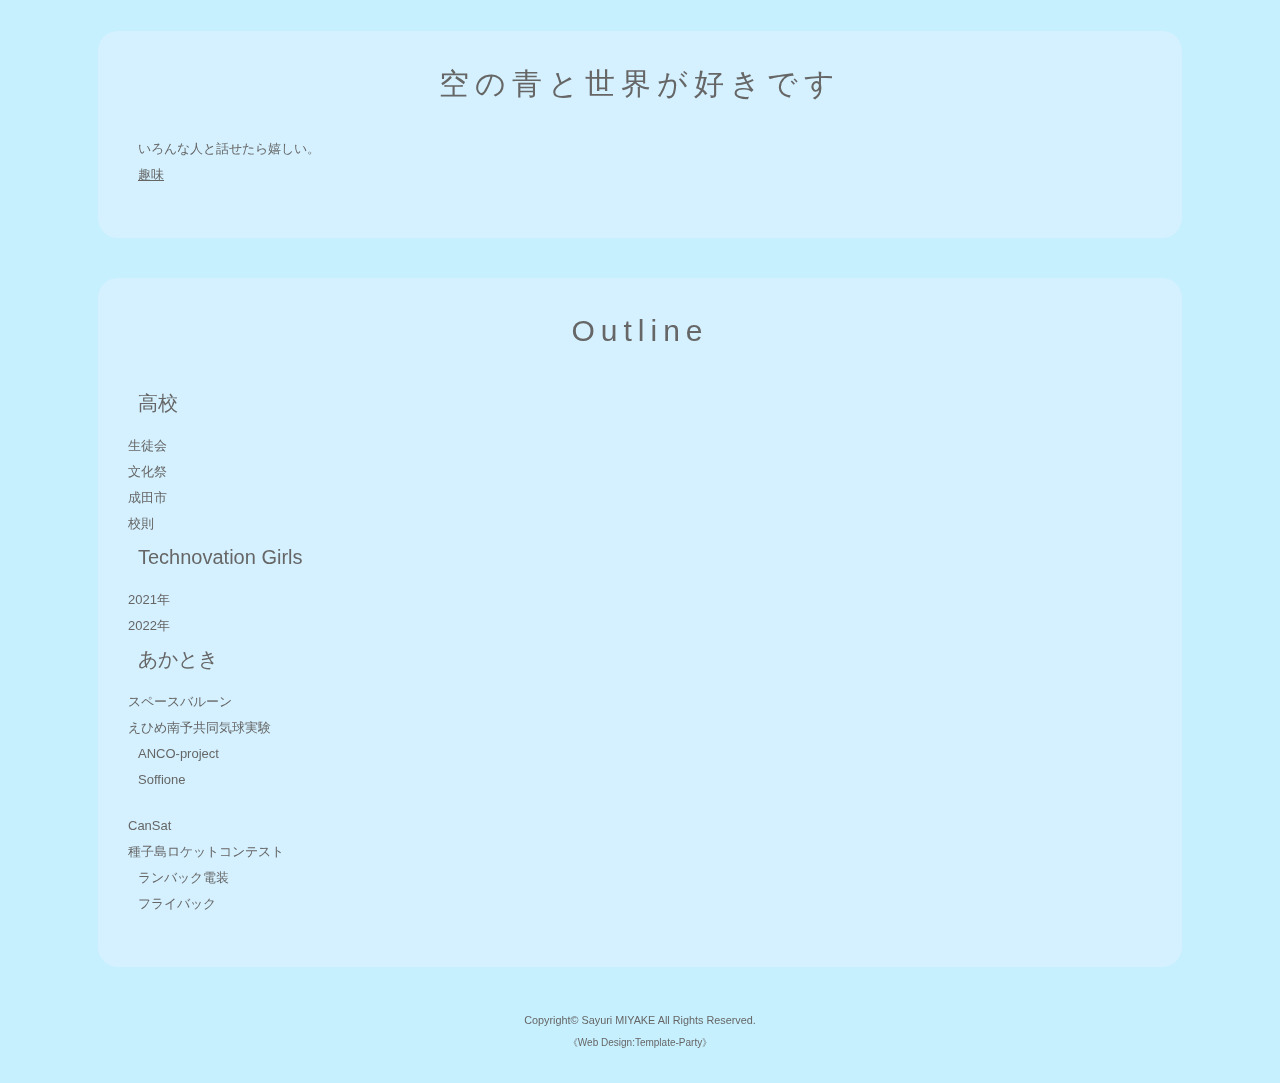
==== commit 53b9588e: "Add files via upload" ====
--- a/index.html
+++ b/index.html
@@ -51,7 +51,7 @@
 
 <div id="contents">
 
-<aside class="inner first"><img src="main_image.jpg" alt=""></aside>
+<aside class="inner first"><img src="main_image02.jpg" alt=""></aside>
 
 
 <!--
